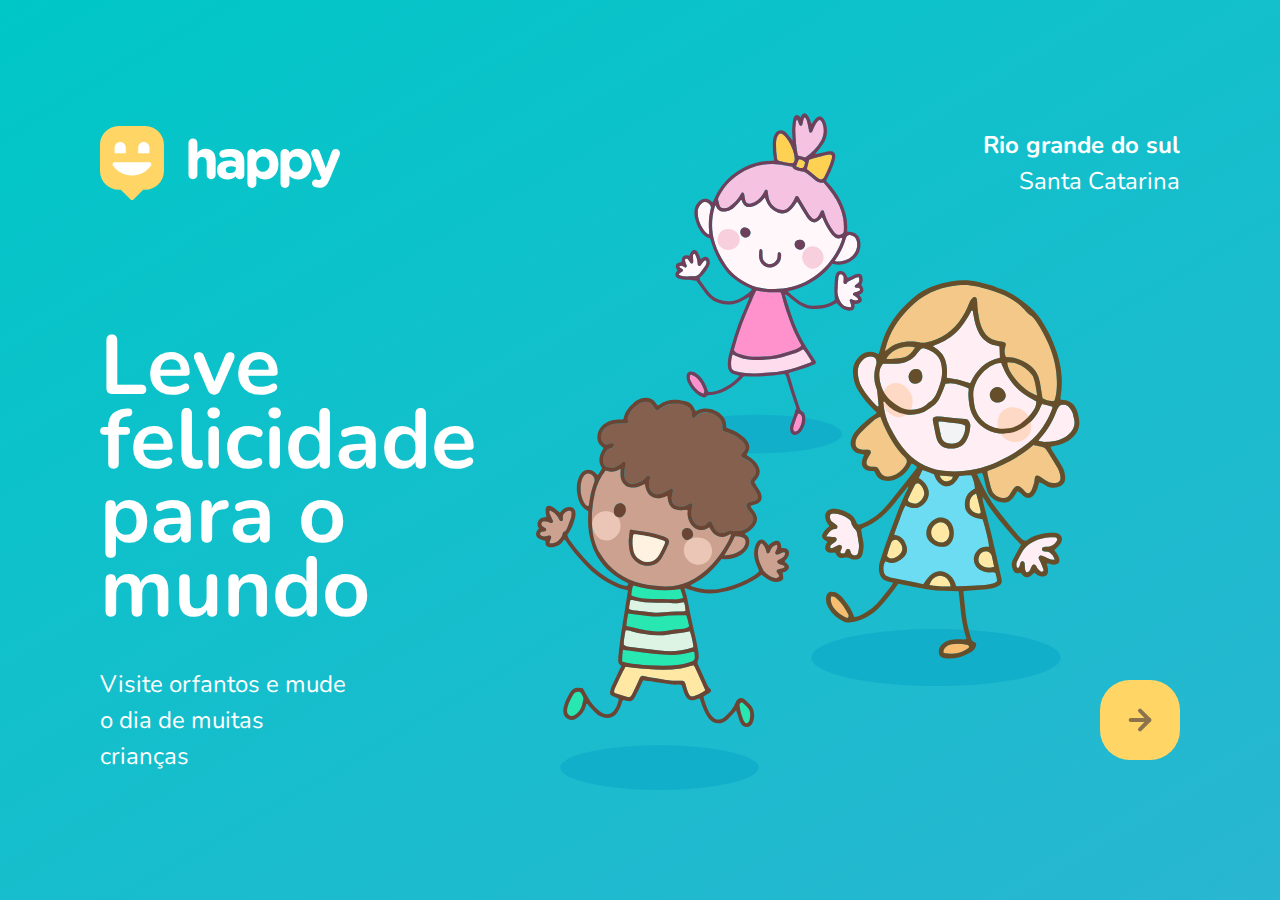
==== index.html @ 1f67bdb5 "primeiro commit" ====
<html>

<head>
    <meta charset="UTF-8" />
    <meta name="viewport" content="width=device=width, initial-scale.8" />
    <title>Happy</title>
   
    <link rel="icon" href="./public/images/logo-icon.png">
    <link href="https://fonts.googleapis.com/css2?family=Nunito:wght@400;600;800&display=swap" rel="stylesheet"> 
    <link rel="stylesheet" href="./public/css/main.css">
    <link rel="stylesheet" href="./public/css/animation.css">
    <link rel="stylesheet" href="./public/css/page-landing.css">
</head>

<body>
    <div id="page-landing">
        <div id="container">
            <header>
                <img class="animete-up" id="logo" src="./public/images/logo.svg" alt="logomarca de Happy" />
                
                <div class="animete-up location">
                    <strong>Rio grande do sul</strong>
                    <p>Santa Catarina</p>
                </div>
            </header>

            <main>
                <h1 class="animete-up">Leve felicidade para o mundo</h1>

                <section class="visit">
                    <p class="animete-up">Visite orfantos e mude o dia de muitas crianças</p>

                    <a class="animete-up" href="#" title="visite orfanatos">
                        <img src="./public/images/arrow.svg" alt="">
                    </a>
                </section>
            </main>
        </div>
    </div>
</body>

</html>
---- public/css/main.css ----
* {
  margin: 0;
  padding: 0;
  box-sizing: border-box;
}

body {
  height: 100vh;
  color: white;
}

:root {
  font-size: 62.5%;
}

body,
input,
button,
textarea {
  font-size: 1.8rem;
  line-height: 1;
  font-weight: 400;
  font-family: "Nunito", sans-serif;
}
---- public/css/animation.css ----
@keyframes up {
    from {
        opacity: 0;
        transform: translateX(16px);
    }

    to {
        opacity: 1;
        transform: translateY(0);
    }
}

@keyframes right {
    from {
        transform: translateX(-100%);
    }

    to {
        transform: translateX(0);
    }
}

@keyframes appear {
    from {
        opacity: 0;
    }

    to {
        opacity: 1;
    }
}

.animete-up {
    animation-name: up;
    animation-duration: 200ms;
    animation-fill-mode: backwards;
}

.animete-right {
    animation-name: right;
    animation-duration: 300ms;
}

.animate-appear {
    animation-name: appear;
    animation-duration: 300ms;
    animation-fill-mode: backwards;
}
---- public/css/page-landing.css ----
#page-landing {
  background: linear-gradient(329.54deg, #29b6d1 0%, #00c7c7 100%);
  text-align: center;
  min-height: 100vh;

  display: flex;
}

#container {
  margin: auto;

  width: min(90%, 112rem);
}

#logo {
  animation-delay: 50ms;
}

.location {
  animation-delay: 100ms;
  text-align: right;
  font-size: 2.4rem;
  line-height: 1.5;
}
.location,
h1,

.visit p {
  height: 16vh;
}

main h1 {
  animation-delay: 150ms;
  font-size: clamp(4rem, 8vw, 8.4rem);
}

.visit a {
  width: 8rem;
  height: 8rem;
  background: #ffd666;

  border: none;
  border-radius: 3rem;

  display: flex;
  align-items: center;
  justify-content: center;

  margin: auto;

  transition: background 200ms;
  animation-delay: 250ms;
}

.visit a:hover {
  background: #96feff;
}

.visut p {
  animation-delay: 200ms;
}

/* Desktop */
@media (min-width: 760px) {
  #container {
    padding: 5rem 2rem;
    background: url("../images/bg.svg") no-repeat 80% / clamp(30rem, 54vw,56rem);
    /*background-position: right center ;*/
  }
  header {
    display: flex;
    align-items: center;
    justify-content: space-between;
  }

  .location,
  h1,
  .viisit p {
    height: initial;
    text-align: initial;
  }

  .location {
    text-align: right;
  }

  main h1 {
    font-weight: bold;
    line-height: .88;

    margin: clamp(12%, 9vh, 12px) 0 4rem;

    width: min(300px, 80%);
  }

  .visit {
    display: flex;
    align-items: center;
    justify-content: space-between;
  }

  .visit p {
    font-size: 2.4rem;
    text-align: start;
    line-height: 1.5;
    width: clamp(20rem, 20vw, 30rem);
    height: initial;
  }

  .visit a {
    margin: initial;
  }

}
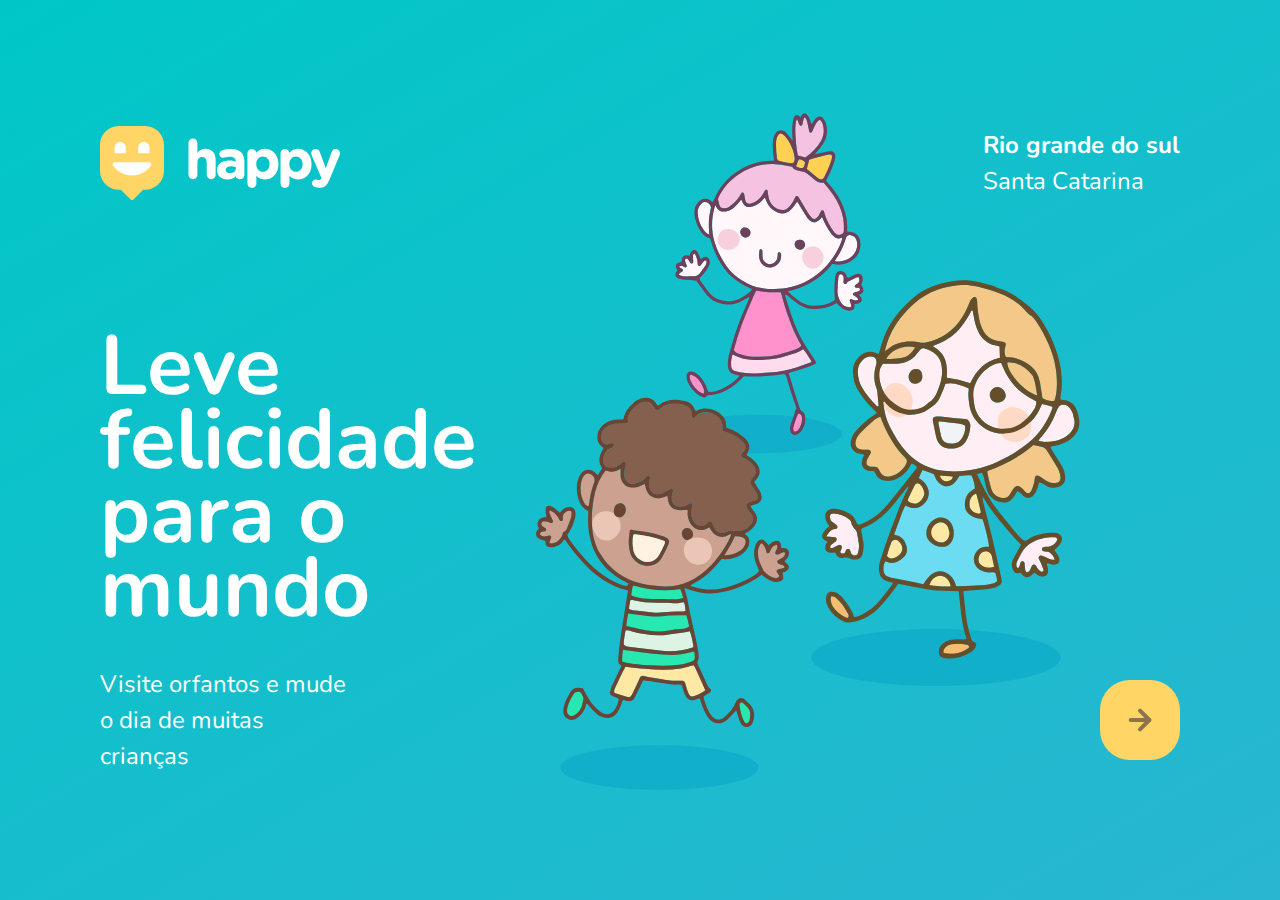
==== commit 1cf84764: "segundo commit" ====
--- a/index.html
+++ b/index.html
@@ -30,7 +30,7 @@
                 <section class="visit">
                     <p class="animete-up">Visite orfantos e mude o dia de muitas crianças</p>
 
-                    <a class="animete-up" href="#" title="visite orfanatos">
+                    <a class="animete-up" href="orphanages.html" title="visite orfanatos">
                         <img src="./public/images/arrow.svg" alt="">
                     </a>
                 </section>
--- a/public/css/main.css
+++ b/public/css/main.css
@@ -7,6 +7,7 @@
 body {
   height: 100vh;
   color: white;
+  background: #EBF2F5;
 }
 
 :root {
--- a/public/css/page-landing.css
+++ b/public/css/page-landing.css
@@ -18,13 +18,13 @@
 
 .location {
   animation-delay: 100ms;
-  text-align: right;
+  text-align: center;
   font-size: 2.4rem;
   line-height: 1.5;
 }
+
 .location,
 h1,
-
 .visit p {
   height: 16vh;
 }
@@ -80,10 +80,6 @@
     text-align: initial;
   }
 
-  .location {
-    text-align: right;
-  }
-
   main h1 {
     font-weight: bold;
     line-height: .88;
